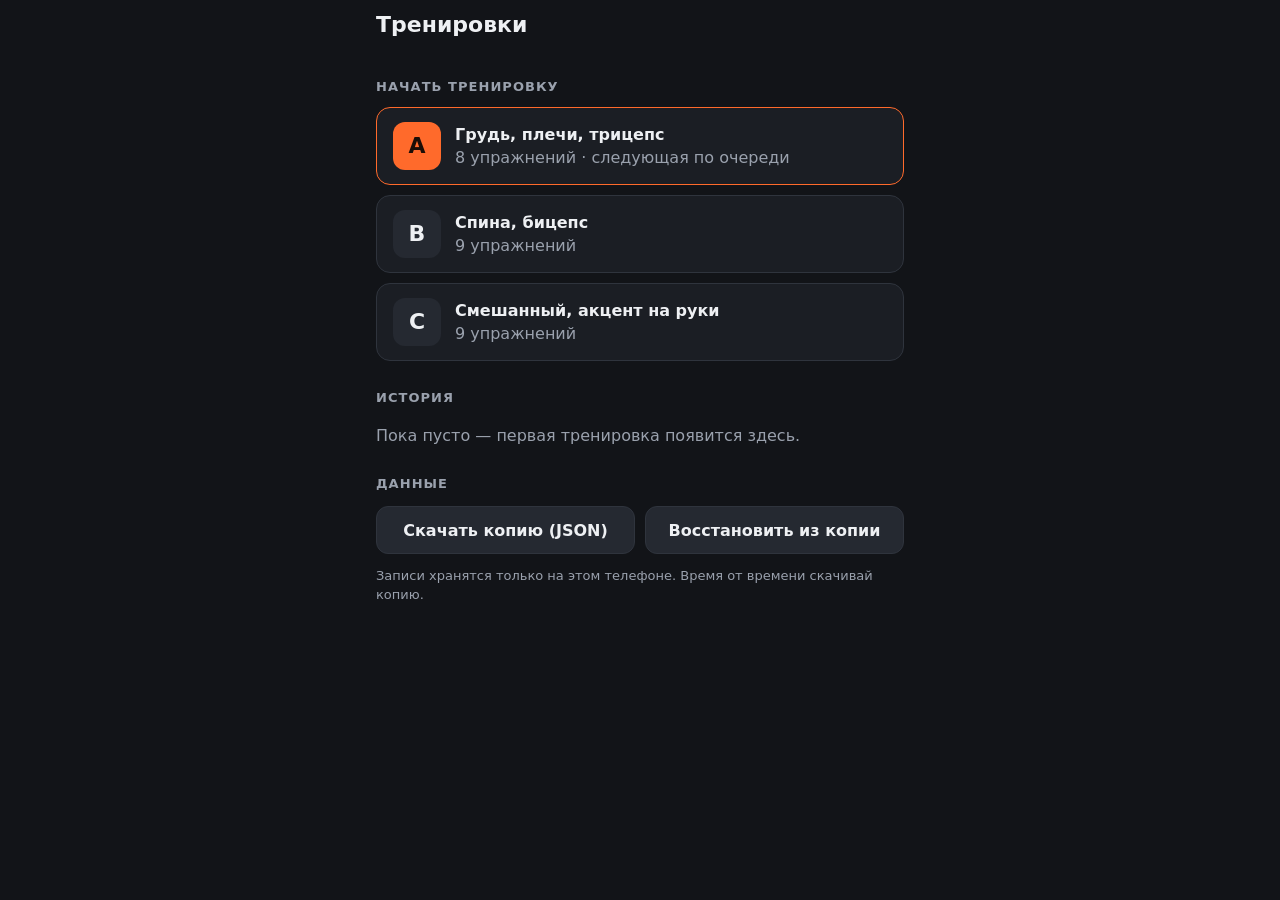
==== index.html @ 5651fdd8 "Трекер тренировок: PWA для программы A/B/C Подходы с весом и повторами, старт и финиш упражнений, та" ====
<!doctype html>
<html lang="ru">
<head>
  <meta charset="utf-8">
  <meta name="viewport" content="width=device-width, initial-scale=1, viewport-fit=cover">
  <meta name="theme-color" content="#121418">
  <meta name="description" content="Трекер тренировок по программе A/B/C: подходы, вес, техника и рабочие мышцы.">
  <title>Тренировки</title>
  <link rel="manifest" href="manifest.webmanifest">
  <link rel="icon" href="icons/icon-192.png">
  <link rel="apple-touch-icon" href="icons/icon-192.png">
  <link rel="stylesheet" href="styles.css">
</head>
<body>
  <main id="app"></main>
  <div id="rest" class="rest" hidden></div>
  <noscript>Для работы приложения нужен JavaScript.</noscript>
  <script type="module" src="js/app.js"></script>
</body>
</html>
---- styles.css ----
:root {
  --bg: #121418;
  --surface: #1b1e24;
  --surface-2: #252931;
  --line: #2f343d;
  --text: #eef0f3;
  --muted: #9aa1ad;
  --accent: #ff6a2b;
  --accent-ink: #1a0d06;
  --accent-soft: #b9673f;
  --ok: #4cc38a;
  --danger: #ff5d5d;
  --muscle-idle: #343a44;
  --radius: 14px;
  color-scheme: dark;
}

* { box-sizing: border-box; }
html { -webkit-text-size-adjust: 100%; }
body {
  margin: 0;
  background: var(--bg);
  color: var(--text);
  font: 16px/1.45 system-ui, -apple-system, "Segoe UI", Roboto, sans-serif;
  -webkit-tap-highlight-color: transparent;
}
#app {
  max-width: 560px;
  margin: 0 auto;
  padding: 0 16px calc(96px + env(safe-area-inset-bottom));
}
h1 { font-size: 22px; line-height: 1.2; margin: 0; }
h2 { font-size: 13px; text-transform: uppercase; letter-spacing: .08em; color: var(--muted); margin: 28px 0 10px; font-weight: 600; }
b { font-weight: 650; }
.muted { color: var(--muted); }
.small { font-size: 13px; }
button, .btn { font: inherit; color: inherit; cursor: pointer; }

/* шапка */
.top {
  position: sticky; top: 0; z-index: 5;
  display: flex; align-items: center; gap: 12px;
  padding: calc(12px + env(safe-area-inset-top)) 0 12px;
  background: var(--bg);
}
.top > div { flex: 1; min-width: 0; }
.top .muted { font-size: 13px; }
.ex-title { font-size: 19px; }
.back {
  flex: none; width: 44px; height: 44px; border-radius: 12px;
  border: 1px solid var(--line); background: var(--surface); font-size: 20px;
}
.timer { font-variant-numeric: tabular-nums; color: var(--muted); font-size: 15px; }

/* карточки и кнопки */
.card {
  display: flex; flex-direction: column; gap: 4px; width: 100%; text-align: left;
  background: var(--surface); border: 1px solid var(--line); border-radius: var(--radius);
  padding: 14px 16px;
}
.card.row { flex-direction: row; align-items: center; justify-content: space-between; }
.btn {
  display: inline-flex; align-items: center; justify-content: center; text-align: center;
  min-height: 48px; padding: 10px 16px; border-radius: 12px;
  background: var(--surface-2); border: 1px solid var(--line); font-weight: 600;
}
.btn.primary { background: var(--accent); border-color: var(--accent); color: var(--accent-ink); }
.btn.danger { color: var(--danger); }
.btn.wide { width: 100%; margin-top: 12px; }
.btn.big { min-height: 58px; font-size: 18px; }
.btn:active, .card:active, .item:active { transform: scale(.985); }
.link { background: none; border: 0; color: var(--muted); text-decoration: underline; padding: 12px 0; width: 100%; }
.grid2 { display: grid; grid-template-columns: 1fr 1fr; gap: 10px; margin-top: 12px; }
.badge { align-self: flex-start; font-size: 12px; font-weight: 700; padding: 2px 8px; border-radius: 99px; background: var(--surface-2); }
.badge.live { background: var(--accent); color: var(--accent-ink); }

/* главная */
.resume { margin-top: 8px; border-color: var(--accent); }
.resume .btn { margin-top: 10px; }
.days { display: grid; gap: 10px; }
.day { flex-direction: row; align-items: center; gap: 14px; }
.day.next { border-color: var(--accent); }
.letter {
  flex: none; width: 48px; height: 48px; border-radius: 12px; display: grid; place-items: center;
  background: var(--surface-2); font-size: 22px; font-weight: 800;
}
.day.next .letter { background: var(--accent); color: var(--accent-ink); }
.day-body { display: flex; flex-direction: column; }

/* список упражнений */
.list { list-style: none; margin: 4px 0 0; padding: 0; display: grid; gap: 8px; }
.list .sep { font-size: 13px; text-transform: uppercase; letter-spacing: .08em; color: var(--muted); margin: 12px 0 0; }
.item {
  display: flex; align-items: center; gap: 12px; width: 100%; text-align: left;
  background: var(--surface); border: 1px solid var(--line); border-radius: var(--radius); padding: 8px 12px 8px 8px;
}
.item img { width: 56px; height: 56px; object-fit: cover; border-radius: 10px; flex: none; }
.item-body { flex: 1; display: flex; flex-direction: column; min-width: 0; }
.item-body .muted { font-size: 13px; }
.item.current { border-color: var(--accent); }
.item.done { opacity: .6; }
.pill { flex: none; font-size: 13px; font-weight: 700; padding: 4px 10px; border-radius: 99px; background: var(--surface-2); color: var(--muted); }
.pill.live { background: var(--accent); color: var(--accent-ink); }
.pill.done { background: rgba(76, 195, 138, .18); color: var(--ok); }

/* карточка упражнения: анимация */
.anim { position: relative; aspect-ratio: 3 / 2; border-radius: var(--radius); overflow: hidden; background: #000; }
.anim img { position: absolute; inset: 0; width: 100%; height: 100%; object-fit: contain; }
.anim .f2 { animation: flip 2.4s steps(1, end) infinite; }
@keyframes flip { 0% { opacity: 0; } 50% { opacity: 1; } }
@media (prefers-reduced-motion: reduce) { .anim .f2 { animation-duration: 5s; } }

.seg { display: grid; grid-template-columns: 1fr 1fr; gap: 6px; margin-bottom: 10px; background: var(--surface); padding: 4px; border-radius: 12px; }
.seg button { border: 0; background: none; padding: 10px 6px; border-radius: 9px; font-size: 14px; font-weight: 600; color: var(--muted); }
.seg button.on { background: var(--surface-2); color: var(--text); }

.lbl { display: block; font-size: 12px; text-transform: uppercase; letter-spacing: .06em; color: var(--muted); margin-bottom: 2px; }
.eq { margin-top: 12px; background: var(--surface); border-radius: var(--radius); padding: 12px 14px; }

.muscles { margin-top: 10px; background: var(--surface); border-radius: var(--radius); padding: 12px 14px; }
.muscle-map { display: block; width: 100%; max-width: 320px; height: auto; margin: 0 auto 10px; }
.muscle-map .m-idle { fill: var(--muscle-idle); }
.muscle-map .m-pri { fill: var(--accent); }
.muscle-map .m-sec { fill: var(--accent-soft); }
.muscle-map .m-label { fill: var(--muted); font-size: 9px; text-anchor: middle; }
.legend p { margin: 0 0 6px; font-size: 14px; }
.dot { display: inline-block; width: 10px; height: 10px; border-radius: 50%; margin-right: 6px; vertical-align: 0; }
.dot.pri { background: var(--accent); }
.dot.sec { background: var(--accent-soft); }

.note { margin: 10px 0 0; padding: 10px 14px; border-left: 3px solid var(--accent); background: var(--surface); border-radius: 0 12px 12px 0; font-size: 14px; }
.tech { margin-top: 10px; background: var(--surface); border-radius: var(--radius); padding: 0 14px; }
.tech summary { padding: 14px 0; font-weight: 650; cursor: pointer; }
.tech ol, .tech ul { margin: 0; padding: 0 0 14px 20px; }
.tech li { margin-bottom: 6px; }

.plan { margin: 16px 0 4px; display: grid; gap: 10px; padding: 14px; border: 1px solid var(--line); border-radius: var(--radius); }
.plan p { margin: 0; }
.hint { color: var(--ok); font-weight: 600; }

/* подходы */
.sets { margin-top: 16px; }
.sets-head { display: flex; justify-content: space-between; align-items: baseline; gap: 8px; flex-wrap: wrap; font-size: 14px; }
.done-sets { list-style: none; padding: 0; margin: 10px 0; display: grid; gap: 6px; }
.done-sets li { display: grid; grid-template-columns: 28px 1fr auto; align-items: center; background: var(--surface); border-radius: 10px; padding: 8px 12px; font-variant-numeric: tabular-nums; }
.done-sets li > span:first-child { color: var(--muted); }
.entry { margin-top: 12px; background: var(--surface); border: 1px solid var(--line); border-radius: var(--radius); padding: 14px; }
.entry > p.lbl { margin: 8px 0 4px; color: var(--text); }
.stepper { margin-bottom: 12px; }
.ctl { display: grid; grid-template-columns: 58px 1fr auto 58px; align-items: center; gap: 8px; }
.ctl button { height: 54px; border-radius: 12px; border: 1px solid var(--line); background: var(--surface-2); font-size: 26px; font-weight: 600; }
.ctl input {
  width: 100%; min-width: 0; height: 54px; text-align: center; font: 700 24px/1 inherit; font-variant-numeric: tabular-nums;
  color: var(--text); background: var(--bg); border: 1px solid var(--line); border-radius: 12px;
}
.ctl .unit { color: var(--muted); font-size: 14px; }

.pager { display: grid; grid-template-columns: 1fr 1fr; gap: 10px; margin-top: 24px; }

/* итог */
.stats { display: grid; grid-template-columns: repeat(3, 1fr); gap: 8px; margin: 8px 0 16px; }
.stats div { background: var(--surface); border-radius: var(--radius); padding: 12px; display: flex; flex-direction: column; }
.stats b { font-size: 20px; }
.stats span { color: var(--muted); font-size: 12px; }
.summary .card p { margin: 4px 0 0; font-variant-numeric: tabular-nums; }

/* таймер отдыха */
.rest {
  position: fixed; left: 0; right: 0; bottom: 0; z-index: 10;
  display: flex; align-items: center; gap: 8px;
  padding: 12px 16px calc(12px + env(safe-area-inset-bottom));
  background: var(--surface-2); border-top: 1px solid var(--line);
}
.rest[hidden] { display: none; }
.rest .rest-time { flex: 1; font-size: 20px; font-weight: 700; font-variant-numeric: tabular-nums; }
.rest button { min-height: 44px; padding: 0 14px; border-radius: 10px; border: 1px solid var(--line); background: var(--surface); font-weight: 600; }
.rest.over { background: var(--accent); color: var(--accent-ink); }
.rest.over button { background: rgba(0, 0, 0, .15); border-color: transparent; color: inherit; }
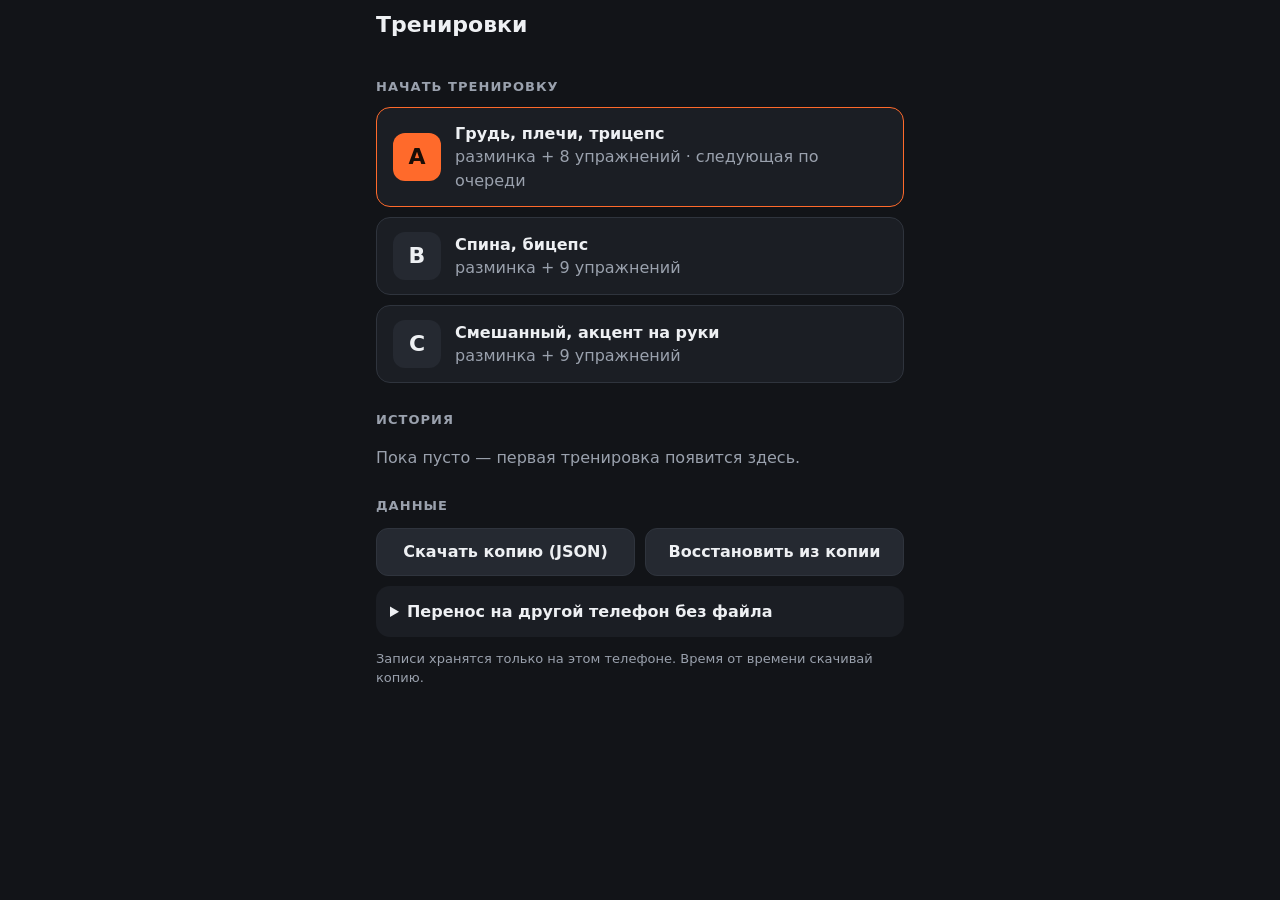
==== commit 7b088308: "Иконки: тёмный фон до краёв и maskable 192 — чтобы ярлык не ложился на белую подложку Co-Authored-By" ====
--- a/index.html
+++ b/index.html
@@ -8,7 +8,7 @@
   <title>Тренировки</title>
   <link rel="manifest" href="manifest.webmanifest">
   <link rel="icon" href="icons/icon-192.png">
-  <link rel="apple-touch-icon" href="icons/icon-192.png">
+  <link rel="apple-touch-icon" href="icons/icon-maskable-192.png">
   <link rel="stylesheet" href="styles.css">
 </head>
 <body>
--- a/styles.css
+++ b/styles.css
@@ -144,6 +144,19 @@
 .done-sets { list-style: none; padding: 0; margin: 10px 0; display: grid; gap: 6px; }
 .done-sets li { display: grid; grid-template-columns: 28px 1fr auto; align-items: center; background: var(--surface); border-radius: 10px; padding: 8px 12px; font-variant-numeric: tabular-nums; }
 .done-sets li > span:first-child { color: var(--muted); }
+.done-sets li.todo { background: none; border: 1px dashed var(--line); color: var(--muted); }
+.done-sets li.todo.now { border-color: var(--accent); color: var(--text); }
+.restore-status { margin: 10px 0 0; padding: 10px 14px; border-radius: 12px; background: var(--surface-2); font-size: 14px; }
+.restore-status[hidden] { display: none; }
+#paste-data {
+  width: 100%; margin-top: 10px; padding: 10px 12px; border-radius: 12px; resize: vertical;
+  font: 13px/1.4 ui-monospace, monospace; color: var(--text); background: var(--bg); border: 1px solid var(--line);
+}
+.tech .btn.wide { margin-top: 10px; }
+.tech .btn.wide:last-child { margin-bottom: 14px; }
+.warm-clock { display: flex; flex-direction: column; align-items: center; padding: 18px; background: var(--surface); border-radius: var(--radius); }
+.warm-clock b { font-size: 48px; font-variant-numeric: tabular-nums; line-height: 1.1; }
+.done-msg { margin: 12px 0 0; padding: 12px 14px; border-radius: 12px; background: rgba(76, 195, 138, .14); color: var(--ok); font-weight: 600; }
 .entry { margin-top: 12px; background: var(--surface); border: 1px solid var(--line); border-radius: var(--radius); padding: 14px; }
 .entry > p.lbl { margin: 8px 0 4px; color: var(--text); }
 .stepper { margin-bottom: 12px; }
